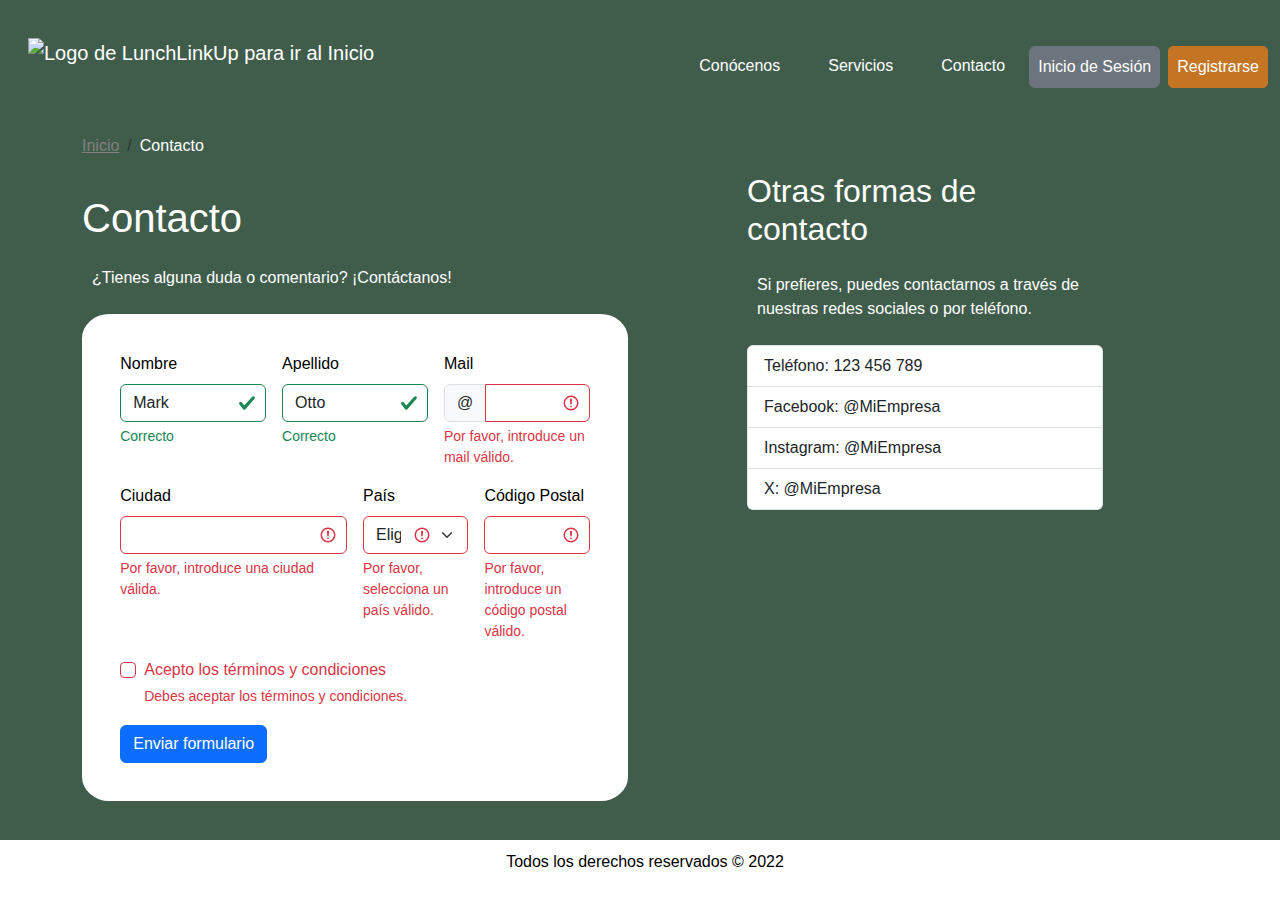
==== Contacto.html @ 50c2ad69 "Versión Final" ====
<!DOCTYPE html>
<html lang="es">
<head>
  <meta charset="UTF-8">
  <meta name="viewport" content="width=device-width, initial-scale=1.0">
  <title>Contacto</title>
  <link href="https://cdn.jsdelivr.net/npm/bootstrap@5.3.3/dist/css/bootstrap.min.css" rel="stylesheet" integrity="sha384-QWTKZyjpPEjISv5WaRU9OFeRpok6YctnYmDr5pNlyT2bRjXh0JMhjY6hW+ALEwIH" crossorigin="anonymous">
  <link rel="stylesheet" href="styles.css">
</head>

<body>
  <header>
    <nav class="navbar navbar-expand-lg bg-green-800 navbar-dark py-3">
      <div class="container-fluid">        

        <a class="navbar-brand ms-3 text-white" href="Inicio.html">
          <img src="images/logo.png" alt="Logo de LunchLinkUp para ir al Inicio" width="220">
        </a>

        <div class="collapse navbar-collapse justify-content-end" id="navbarNav">
          <ul class="navbar-nav ms-auto">
            <li class="nav-item mx-3">
              <a class="nav-link" href="Conocenos.html" tabindex="1">Conócenos</a>
            </li>
            <li class="nav-item mx-3">
              <a class="nav-link" href="Servicios.html" tabindex="2">Servicios</a>
            </li>
            <li class="nav-item mx-3">
              <a class="nav-link" href="#" tabindex="3">Contacto</a>
            </li>
            <li class="nav-item">
              <button type="button" class="btn btn-secondary me-2" style="--bs-btn-padding-y: .5rem; --bs-btn-padding-x: .5rem;" tabindex="4" onclick="registrarse()">
                Inicio de Sesión
              </button>
            </li>
            <li class="nav-item">
              <button type="button" class="btn btn-custom btn-success" tabindex="5" onclick="registrarse()">
                Registrarse
              </button>
              
              <script>
                function registrarse() {
                  window.location.href = "./Pedidos.html"; 
                }
              </script>
            </li>
          </ul>
        </div>

        <button class="navbar-toggler" type="button" data-bs-toggle="collapse" data-bs-target="#navbarNav" aria-controls="navbarSupportedContent" aria-expanded="false" aria-label="Toggle navigation">
          <span class="navbar-toggler-icon"></span>
        </button>

      </div>
    </nav>
  </header>

<main>
  
  <div class="container">

    <div class="row">

    <div class="col-md-6">

      <nav aria-label="breadcrumb">
        <ol class="breadcrumb">
          <li class="breadcrumb-item"><a href="Inicio.html">Inicio</a></li>
          <li class="breadcrumb-item active" aria-current="page">Contacto</li>
        </ol>
      </nav>

      <h1>Contacto</h1>

      <div class="mt-4"></div>

      <p>¿Tienes alguna duda o comentario? ¡Contáctanos!</p>

      <div class="mt-4"></div>

      <div id="contact-form" class="container-fluid" aria-live="polite">

        <form class="row g-3" aria-labelledby="contact-form-label">
          <h2 id="contact-form-label" class="visually-hidden">Formulario de Contacto</h2>
      
          <div class="col-md-4">
            <label for="validationServer01" class="form-label">Nombre</label>
            <input type="text" class="form-control is-valid" id="validationServer01" value="Mark" required aria-describedby="validationServer01Feedback">
            <div id="validationServer01Feedback" class="valid-feedback">
              Correcto
            </div>
          </div>
      
          <div class="col-md-4">
            <label for="validationServer02" class="form-label">Apellido</label>
            <input type="text" class="form-control is-valid" id="validationServer02" value="Otto" required aria-describedby="validationServer02Feedback">
            <div id="validationServer02Feedback" class="valid-feedback">
              Correcto
            </div>
          </div>
      
          <div class="col-md-4">
            <label for="validationServerUsername" class="form-label">Mail</label>
            <div class="input-group has-validation">
              <span class="input-group-text" id="inputGroupPrepend3">@</span>
              <input type="text" class="form-control is-invalid" id="validationServerUsername" aria-describedby="inputGroupPrepend3 validationServerUsernameFeedback" required aria-invalid="true">
              <div id="validationServerUsernameFeedback" class="invalid-feedback">
                Por favor, introduce un mail válido.
              </div>
            </div>
          </div>
      
          <div class="col-md-6">
            <label for="validationServer03" class="form-label">Ciudad</label>
            <input type="text" class="form-control is-invalid" id="validationServer03" required aria-describedby="validationServer03Feedback">
            <div id="validationServer03Feedback" class="invalid-feedback">
              Por favor, introduce una ciudad válida.
            </div>
          </div>
      
          <div class="col-md-3">
            <label for="validationServer04" class="form-label">País</label>
            <select class="form-select is-invalid" id="validationServer04" required aria-describedby="validationServer04Feedback">
              <option selected disabled value="">Elige...</option>
              <option>España</option>
              <option>Francia</option>
              <option>Italia</option>
              <option>Portugal</option>
              <option>Reino Unido</option>
              <option>Países Bajos</option>
            </select>
            <div id="validationServer04Feedback" class="invalid-feedback">
              Por favor, selecciona un país válido.
            </div>
          </div>
      
          <div class="col-md-3">
            <label for="validationServer05" class="form-label">Código Postal</label>
            <input type="text" class="form-control is-invalid" id="validationServer05" required aria-describedby="validationServer05Feedback">
            <div id="validationServer05Feedback" class="invalid-feedback">
              Por favor, introduce un código postal válido.
            </div>
          </div>
      
          <div class="col-12">
            <div class="form-check">
              <input class="form-check-input is-invalid" type="checkbox" value="" id="invalidCheck3" required aria-describedby="invalidCheck3Feedback">
              <label class="form-check-label" for="invalidCheck3">
                Acepto los términos y condiciones
              </label>
              <div id="invalidCheck3Feedback" class="invalid-feedback">
                Debes aceptar los términos y condiciones.
              </div>
            </div>
          </div>
      
          <div class="col-12">
            <button class="btn btn-primary" type="submit">Enviar formulario</button>
          </div>
      
        </form>

      </div>

    </div>

    <div class="col-md-4 offset-md-1" id="contactbody">

      <div class="mt-5"></div>

      <h2>Otras formas de contacto</h2>

      <div class="mt-4"></div>

      <p>Si prefieres, puedes contactarnos a través de nuestras redes sociales o por teléfono.</p>

      <div class="mt-4"></div>

      <ul class="list-group">
        <li class="list-group-item">Teléfono: 123 456 789</li>
        <li class="list-group-item">Facebook: @MiEmpresa</li>
        <li class="list-group-item">Instagram: @MiEmpresa</li>
        <li class="list-group-item">X: @MiEmpresa</li>
      </ul>

    </div>
    </div>
  </div>
</main>
  
  <footer>
    <div class="container">
      <p id="footer-text" class="text-center">Todos los derechos reservados &copy; 2022</p>
    </div>
  </footer>

  <script src="https://cdn.jsdelivr.net/npm/bootstrap@5.3.3/dist/js/bootstrap.bundle.min.js" integrity="sha384-YvpcrYf0tY3lHB60NNkmXc5s9fDVZLESaAA55NDzOxhy9GkcIdslK1eN7N6jIeHz" crossorigin="anonymous"></script>

</body>
</html>
---- styles.css ----
/** Body styles for the design of the prototype */
body {
  background-color: #405D4C;
  color: white; /* Se establece color de texto blanco para mejor contraste */
  font-family: sans-serif; /* Se establece una familia de fuentes sans-serif para mayor legibilidad */
  font-size: 16px; /* Se establece un tamaño de fuente base legible */
  line-height: 1.5; /* Se establece un interlineado para mejorar la legibilidad */
}

.btn-success {
  --bs-btn-color: var(--bs-white); /* Text color: white */
  --bs-btn-bg: #C47523; /* Background color: #C47523 (your desired orange) */
  --bs-btn-border-color: #C47523; /* Border color: #C47523 */
  --bs-btn-hover-color: var(--bs-white); /* Hover text color: white */
  --bs-btn-hover-bg: #d9a771; /* Hover background color (10% shade of #C47523) */
  --bs-btn-hover-border-color: #d08332; /* Hover border color (10% shade of #C47523) */
  --bs-btn-focus-shadow-rgb: 255, 117, 35; /* Focus shadow color (matches #C47523) */
  --bs-btn-active-color: var(--bs-white); /* Active text color: white */
  --bs-btn-active-bg: #e09141; /* Active background color (20% shade of #C47523) */
  --bs-btn-active-border-color: #e09141; /* Active border color (20% shade of #C47523) */
  --bs-btn-padding-y: .5rem; 
  --bs-btn-padding-x: .5rem;
  border-radius: 5px; /* Borde redondeado para mejorar la interacción */
  outline: none; /* Elimina el borde de enfoque predeterminado */
  box-shadow: none; /* Elimina la sombra de enfoque predeterminada */
  transition: background-color 0.3s, color 0.3s; /* Animación suave al pasar el cursor */
}

a {
  color: gray;
  padding-top: 30px;
  transition: color 0.3s; /* Animación suave al pasar el cursor */
}

a:hover {
  color: white;
}

.breadcrumb-item.active {
  color: white;
}

.nav-link {
  color: white;
  /** Bold font color 
  font-weight: bold; */
}

.nav-link:hover {
  color: gray;
}

h1 {
  color: white;
  padding-top: 20px;
}

h2 {
  color: white;
  padding-top: 20px;
} 

h3 {
  color: white;
  padding-top: 20px;
}

li {
  color: white;
  padding-top: 30px;
}

footer {
  color: black;
  padding: 10px;
  text-align: center;
  background-color: white;
  width: 100%; /* Asigna un ancho del 100% */
  display: flex; /* Activa el layout Flexbox */
  justify-content: center; /* Centra el contenido horizontalmente */
  align-items: auto ; /* Centra el contenido verticalmente */
  position: fixed; /* Posiciona el footer de forma fija */
  bottom: 0; /* Fija el footer a la parte inferior de la pantalla */
}

list-group {
  padding: 30px;
  color: white;
}

p {
  padding-left: 10px;
  color: white;
}

hr {
  color: white;
}

svg {
  color: white;
}

footer .p {
  color: black;
  text-align: center;
  background-color: white;
  width: 100%; /* Asigna un ancho del 100% */
  display: flex; /* Activa el layout Flexbox */
  justify-content: center; /* Centra el contenido horizontalmente */
  align-items: auto ; /* Centra el contenido verticalmente */
  position: fixed; /* Posiciona el footer de forma fija */
  bottom: 0; /* Fija el footer a la parte inferior de la pantalla */
}

label {
  color: black;
}

#footer-text {
  color: black; /* Change the color to black */
}

#init-image {
  width: 100%;
  padding-left: 20%;
  padding-right: 20%;
  padding-bottom: 20%;
}

#contact-form {
  padding: 7%;
  border-radius: 5%;
  background: white;
  margin-bottom: 15%; /* Agrega un margen inferior del 10% */
}

#contactbody {
  margin-bottom: 15%; /* Agrega un margen inferior del 10% */
}

#main-container {
  padding-bottom: 15%;
}

#p-card {
  color: black;
}

#card-text {
  color: black;
}

#maincontainer {
  padding-bottom: 5%; /* Puedes ajustar el valor según tu preferencia */
}

#mainoptions p {
  color: black;
}

#usericon {
  margin-right: 3%; /* Ajusta el valor según sea necesario */
}
#userModal {
  color: black;
}
#userModal p, table {
  color: black;
}

#userModal:focus-visible {
  color: black;
}

#orderpanel {
  padding: 5%;
  border-radius: 5%;
  background: rgba(170, 170, 170, 0.78);
  margin-bottom: 15%; /* Agrega un margen inferior del 10% */
}

#paidform {
  padding: 20px;
  border-radius: 10px;
  background-color: rgba(237, 237, 237, 0.2);
  box-shadow: 0px 0px 10px rgba(0, 0, 0, 0.1);
  margin-bottom: 15%;
}

#paidform label {
  color: white;
}


#paiddetails {
  padding: 20px;
  border-radius: 10px;
}
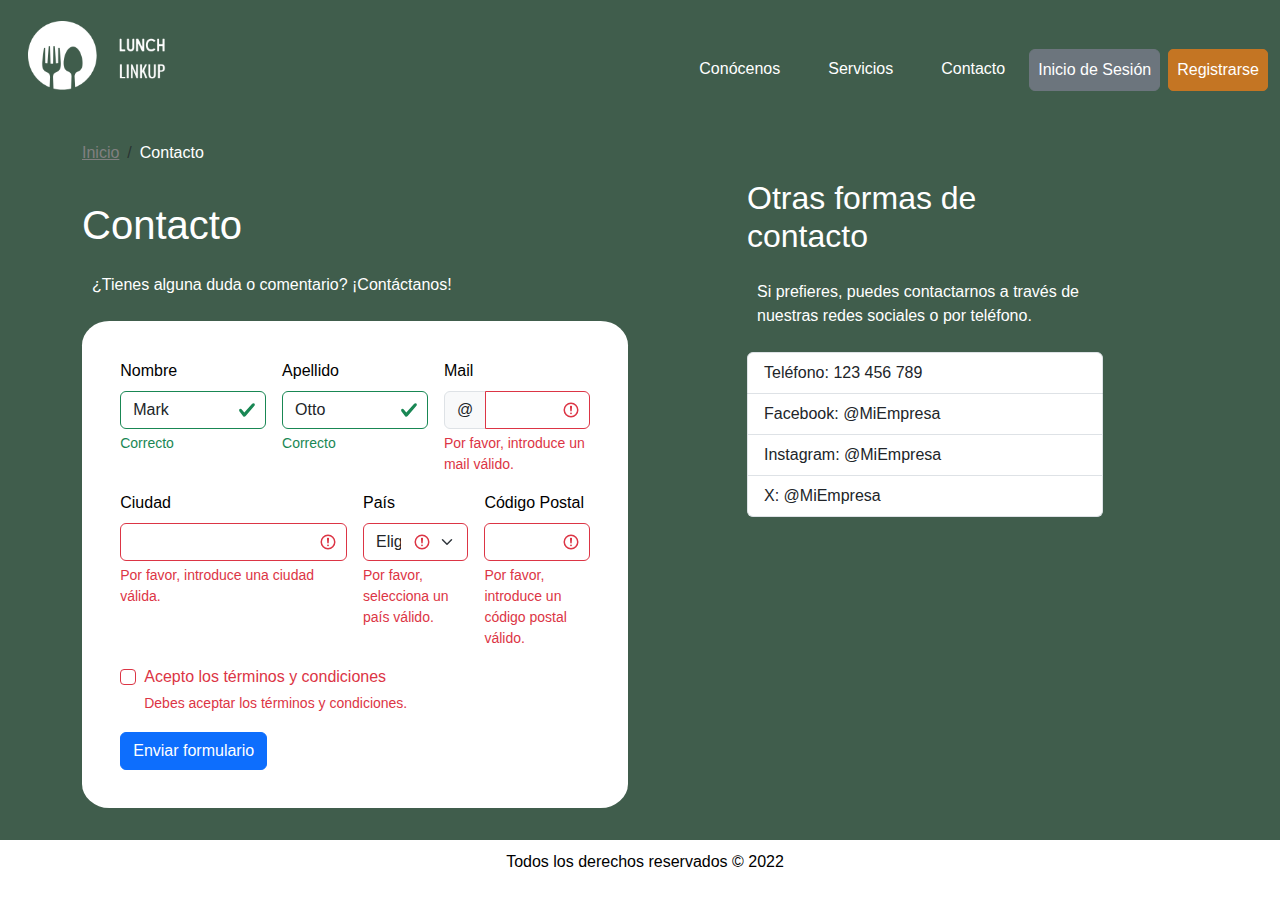
==== commit b7aa5fde: "Versión Final" ====
--- a/Contacto.html
+++ b/Contacto.html
@@ -13,7 +13,7 @@
     <nav class="navbar navbar-expand-lg bg-green-800 navbar-dark py-3">
       <div class="container-fluid">        
 
-        <a class="navbar-brand ms-3 text-white" href="Inicio.html">
+        <a class="navbar-brand ms-3 text-white" href="index.html">
           <img src="images/logo.png" alt="Logo de LunchLinkUp para ir al Inicio" width="220">
         </a>
 
@@ -65,7 +65,7 @@
 
       <nav aria-label="breadcrumb">
         <ol class="breadcrumb">
-          <li class="breadcrumb-item"><a href="Inicio.html">Inicio</a></li>
+          <li class="breadcrumb-item"><a href="index.html">Inicio</a></li>
           <li class="breadcrumb-item active" aria-current="page">Contacto</li>
         </ol>
       </nav>
